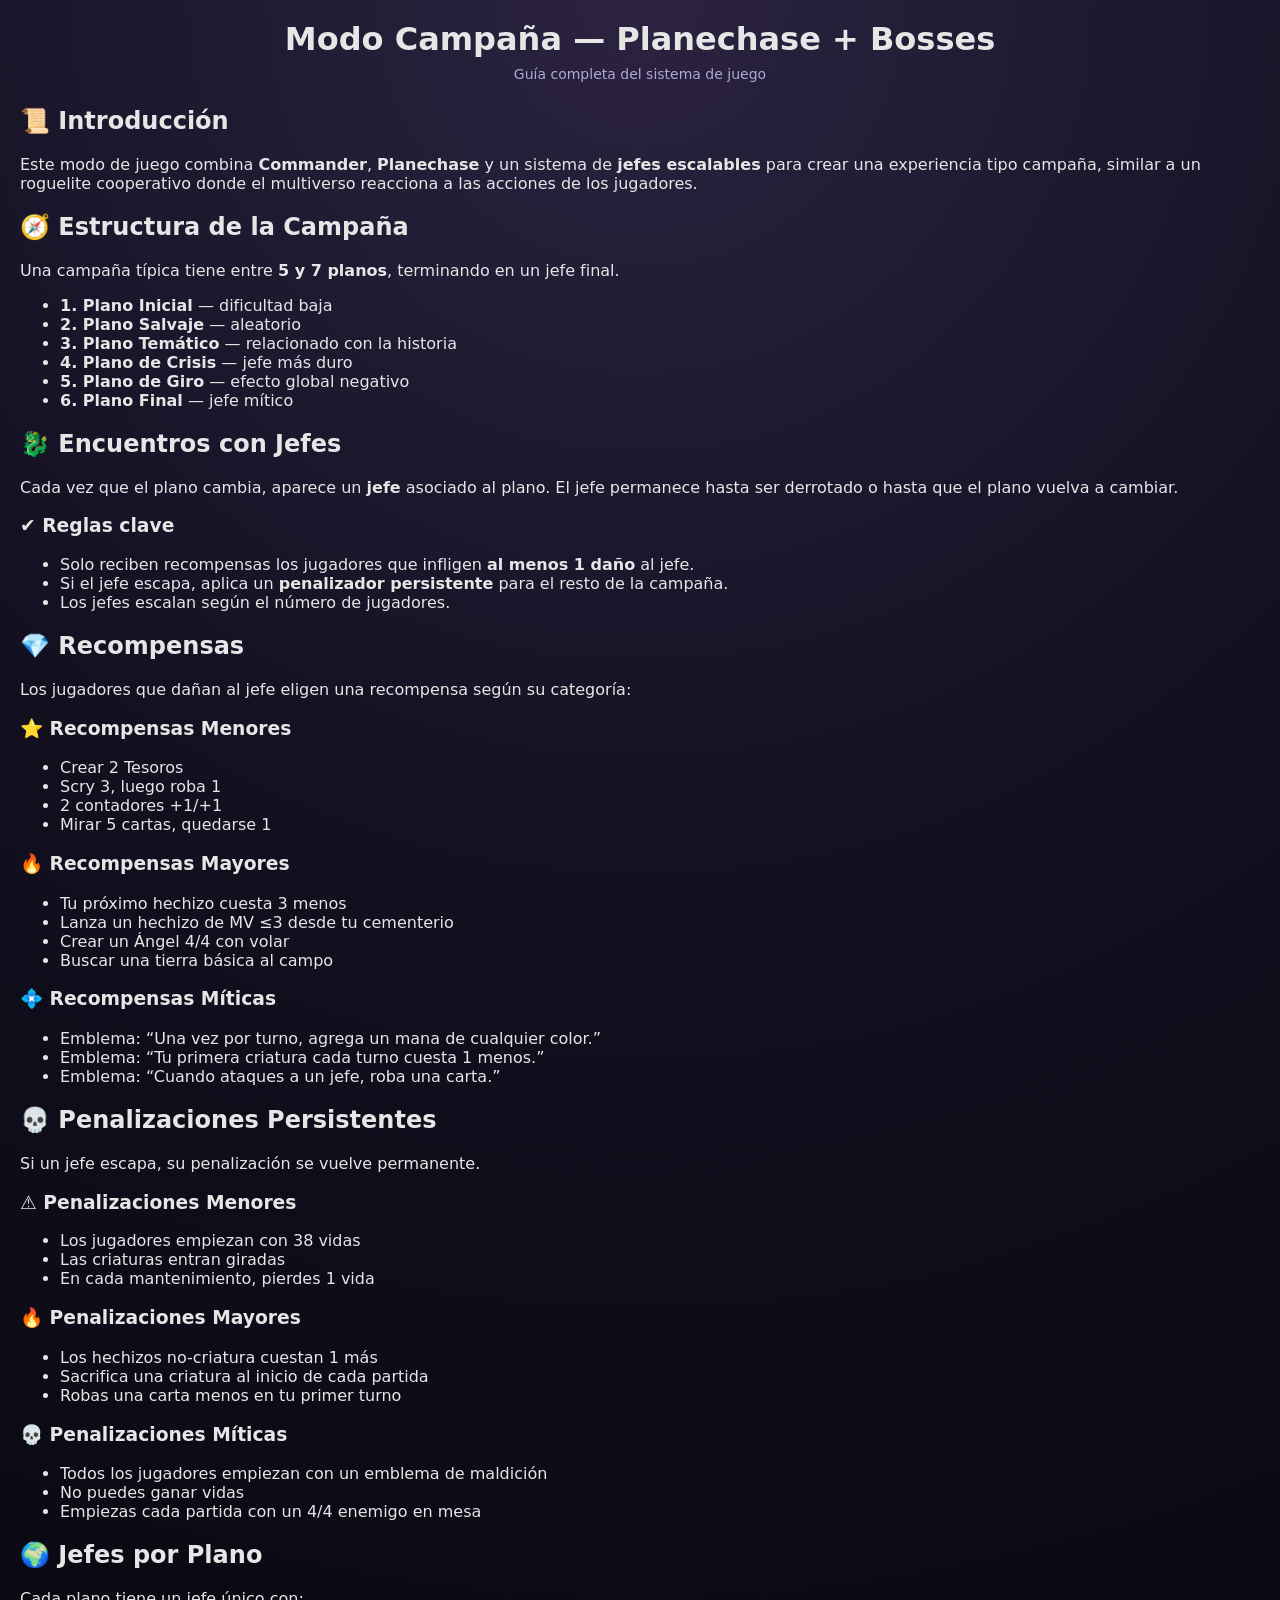
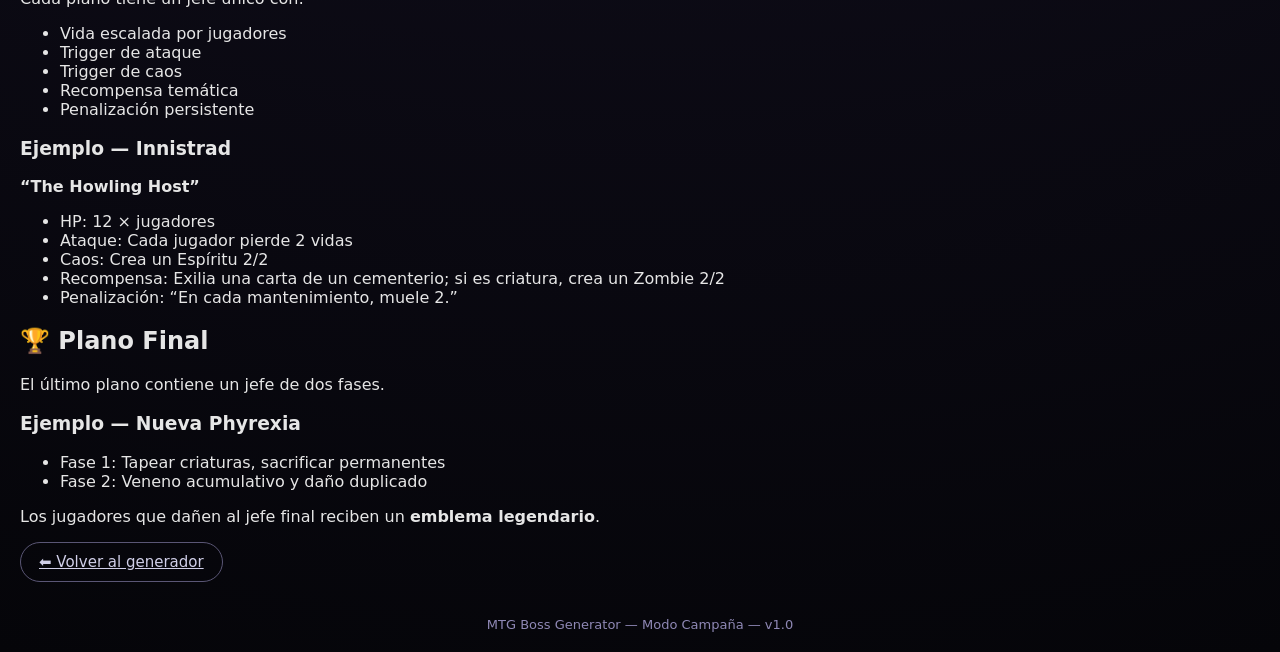
==== rules.html @ bf709e85 "Create rules.html" ====
<!DOCTYPE html>
<html lang="es">
<head>
  <meta charset="UTF-8">
  <title>Modo Campaña — MTG Boss Generator</title>
  <link rel="stylesheet" href="style.css">
</head>

<body>

  <header class="topbar">
    <h1>Modo Campaña — Planechase + Bosses</h1>
    <p class="subtitle">Guía completa del sistema de juego</p>
  </header>

  <main class="rules-container">

    <section class="rules-block">
      <h2>📜 Introducción</h2>
      <p>
        Este modo de juego combina <strong>Commander</strong>, <strong>Planechase</strong> y un sistema de 
        <strong>jefes escalables</strong> para crear una experiencia tipo campaña, similar a un roguelite 
        cooperativo donde el multiverso reacciona a las acciones de los jugadores.
      </p>
    </section>

    <section class="rules-block">
      <h2>🧭 Estructura de la Campaña</h2>
      <p>Una campaña típica tiene entre <strong>5 y 7 planos</strong>, terminando en un jefe final.</p>

      <ul>
        <li><strong>1. Plano Inicial</strong> — dificultad baja</li>
        <li><strong>2. Plano Salvaje</strong> — aleatorio</li>
        <li><strong>3. Plano Temático</strong> — relacionado con la historia</li>
        <li><strong>4. Plano de Crisis</strong> — jefe más duro</li>
        <li><strong>5. Plano de Giro</strong> — efecto global negativo</li>
        <li><strong>6. Plano Final</strong> — jefe mítico</li>
      </ul>
    </section>

    <section class="rules-block">
      <h2>🐉 Encuentros con Jefes</h2>
      <p>
        Cada vez que el plano cambia, aparece un <strong>jefe</strong> asociado al plano. 
        El jefe permanece hasta ser derrotado o hasta que el plano vuelva a cambiar.
      </p>

      <h3>✔ Reglas clave</h3>
      <ul>
        <li>Solo reciben recompensas los jugadores que infligen <strong>al menos 1 daño</strong> al jefe.</li>
        <li>Si el jefe escapa, aplica un <strong>penalizador persistente</strong> para el resto de la campaña.</li>
        <li>Los jefes escalan según el número de jugadores.</li>
      </ul>
    </section>

    <section class="rules-block">
      <h2>💎 Recompensas</h2>
      <p>Los jugadores que dañan al jefe eligen una recompensa según su categoría:</p>

      <h3>⭐ Recompensas Menores</h3>
      <ul>
        <li>Crear 2 Tesoros</li>
        <li>Scry 3, luego roba 1</li>
        <li>2 contadores +1/+1</li>
        <li>Mirar 5 cartas, quedarse 1</li>
      </ul>

      <h3>🔥 Recompensas Mayores</h3>
      <ul>
        <li>Tu próximo hechizo cuesta 3 menos</li>
        <li>Lanza un hechizo de MV ≤3 desde tu cementerio</li>
        <li>Crear un Ángel 4/4 con volar</li>
        <li>Buscar una tierra básica al campo</li>
      </ul>

      <h3>💠 Recompensas Míticas</h3>
      <ul>
        <li>Emblema: “Una vez por turno, agrega un mana de cualquier color.”</li>
        <li>Emblema: “Tu primera criatura cada turno cuesta 1 menos.”</li>
        <li>Emblema: “Cuando ataques a un jefe, roba una carta.”</li>
      </ul>
    </section>

    <section class="rules-block">
      <h2>💀 Penalizaciones Persistentes</h2>
      <p>Si un jefe escapa, su penalización se vuelve permanente.</p>

      <h3>⚠ Penalizaciones Menores</h3>
      <ul>
        <li>Los jugadores empiezan con 38 vidas</li>
        <li>Las criaturas entran giradas</li>
        <li>En cada mantenimiento, pierdes 1 vida</li>
      </ul>

      <h3>🔥 Penalizaciones Mayores</h3>
      <ul>
        <li>Los hechizos no-criatura cuestan 1 más</li>
        <li>Sacrifica una criatura al inicio de cada partida</li>
        <li>Robas una carta menos en tu primer turno</li>
      </ul>

      <h3>💀 Penalizaciones Míticas</h3>
      <ul>
        <li>Todos los jugadores empiezan con un emblema de maldición</li>
        <li>No puedes ganar vidas</li>
        <li>Empiezas cada partida con un 4/4 enemigo en mesa</li>
      </ul>
    </section>

    <section class="rules-block">
      <h2>🌍 Jefes por Plano</h2>
      <p>Cada plano tiene un jefe único con:</p>

      <ul>
        <li>Vida escalada por jugadores</li>
        <li>Trigger de ataque</li>
        <li>Trigger de caos</li>
        <li>Recompensa temática</li>
        <li>Penalización persistente</li>
      </ul>

      <h3>Ejemplo — Innistrad</h3>
      <p><strong>“The Howling Host”</strong></p>
      <ul>
        <li>HP: 12 × jugadores</li>
        <li>Ataque: Cada jugador pierde 2 vidas</li>
        <li>Caos: Crea un Espíritu 2/2</li>
        <li>Recompensa: Exilia una carta de un cementerio; si es criatura, crea un Zombie 2/2</li>
        <li>Penalización: “En cada mantenimiento, muele 2.”</li>
      </ul>
    </section>

    <section class="rules-block">
      <h2>🏆 Plano Final</h2>
      <p>El último plano contiene un jefe de dos fases.</p>

      <h3>Ejemplo — Nueva Phyrexia</h3>
      <ul>
        <li>Fase 1: Tapear criaturas, sacrificar permanentes</li>
        <li>Fase 2: Veneno acumulativo y daño duplicado</li>
      </ul>

      <p>Los jugadores que dañen al jefe final reciben un <strong>emblema legendario</strong>.</p>
    </section>

    <div class="back-btn">
      <a href="index.html" class="btn ghost">⬅ Volver al generador</a>
    </div>

  </main>

  <footer id="version">
    MTG Boss Generator — Modo Campaña — v1.0
  </footer>

</body>
</html>
---- style.css ----
/* GLOBAL */

* {
  box-sizing: border-box;
}

body {
  font-family: 'Inter', system-ui, -apple-system, BlinkMacSystemFont, 'Segoe UI', sans-serif;
  background: radial-gradient(circle at top, #2b2340 0, #120f1f 40%, #050509 100%);
  color: #e6e6e6;
  margin: 0;
  padding: 20px;
}

/* HEADER */

.topbar {
  text-align: center;
  margin-bottom: 25px;
}

.topbar h1 {
  margin: 0 0 8px 0;
  font-weight: 600;
}

.subtitle {
  margin: 0;
  color: #b0a8d6;
  font-size: 14px;
}

/* CONTROLS */

#controls {
  display: flex;
  flex-wrap: wrap;
  justify-content: center;
  gap: 10px;
  margin-bottom: 15px;
}

.btn {
  display: inline-flex;
  align-items: center;
  gap: 8px;
  padding: 10px 18px;
  font-size: 15px;
  border-radius: 999px;
  border: 1px solid transparent;
  cursor: pointer;
  transition: transform 0.15s ease, box-shadow 0.15s ease, background 0.15s ease, border-color 0.15s ease;
  user-select: none;
}

.btn-icon {
  font-size: 16px;
}

.primary {
  background: linear-gradient(135deg, #7b3fe4, #c86dd7);
  border-color: #f5d06b;
  color: #fff;
  box-shadow: 0 0 12px rgba(200, 109, 215, 0.5);
}

.primary:hover {
  transform: translateY(-1px) scale(1.02);
  box-shadow: 0 0 18px rgba(245, 208, 107, 0.7);
}

.secondary {
  background: #2f2a45;
  color: #f0f0f0;
  border-color: #4b436b;
}

.secondary:hover {
  transform: translateY(-1px) scale(1.02);
  box-shadow: 0 0 12px rgba(123, 63, 228, 0.5);
}

.ghost {
  background: transparent;
  color: #d0cfe8;
  border-color: #5a5675;
}

.ghost:hover {
  background: rgba(255,255,255,0.05);
  transform: translateY(-1px) scale(1.02);
  box-shadow: 0 0 10px rgba(255,255,255,0.15);
}

.select {
  padding: 10px 14px;
  border-radius: 999px;
  border: 1px solid #4b436b;
  background: #1b1728;
  color: #e6e6e6;
  font-size: 14px;
}

/* HINT */

#hint {
  text-align: center;
  margin-bottom: 20px;
  color: #a9a3c8;
  font-size: 13px;
}

.keycap {
  display: inline-block;
  padding: 2px 8px;
  border-radius: 6px;
  background: #2b2740;
  border: 1px solid #4b436b;
}

/* BOSS CARD LAYOUT */

#bossContainer {
  display: flex;
  flex-direction: column;
  align-items: center;
  gap: 25px;
  min-height: 200px;
}

.bossCard {
  display: flex;
  background: rgba(20, 16, 32, 0.95);
  padding: 20px;
  border-radius: 16px;
  box-shadow: 0 0 24px rgba(0,0,0,0.7);
  width: 880px;
  max-width: 100%;
  margin: 0 auto;
  gap: 24px;
  border: 1px solid rgba(245, 208, 107, 0.35);
  animation: fadeIn 0.25s ease-out;
}

/* CARD IMAGE */

.bossCard img {
  height: 480px;
  width: auto;
  aspect-ratio: 63 / 88;
  object-fit: cover;
  border-radius: 12px;
  box-shadow: 0 0 16px rgba(0,0,0,0.6);
}

/* RIGHT PANEL */

.bossDetails {
  flex: 1;
  text-align: left;
  display: flex;
  flex-direction: column;
  gap: 10px;
}

.bossDetails h2 {
  margin: 0;
  font-size: 22px;
}

.bossDetails p {
  margin: 2px 0;
}

/* STATS BOX */

.bossStats {
  background: rgba(255,255,255,0.04);
  padding: 10px 14px;
  border-radius: 10px;
  border: 1px solid rgba(255,255,255,0.06);
}

.bossStats p {
  margin: 4px 0;
}

/* LIST SECTIONS */

.bossAbilities strong,
.bossPhases strong {
  display: block;
  margin-bottom: 4px;
}

.bossAbilities ul,
.bossPhases ul {
  padding-left: 18px;
  margin: 4px 0 0 0;
  font-size: 14px;
}

/* FOOTER */

#version {
  margin-top: 35px;
  text-align: center;
  color: #8f88b5;
  font-size: 13px;
}

/* LEGEND (bottom-right info tooltip) */
#legend {
  position: fixed;
  bottom: 20px;
  right: 20px;
  z-index: 50;
}

.legend-icon {
  background: rgba(255,255,255,0.15);
  border: 1px solid rgba(255,255,255,0.25);
  width: 38px;
  height: 38px;
  border-radius: 50%;
  display: flex;
  align-items: center;
  justify-content: center;
  cursor: pointer;
  backdrop-filter: blur(6px);
  transition: 0.2s ease;
}

.legend-icon:hover {
  transform: scale(1.1);
  background: rgba(255,255,255,0.25);
}

.legend-panel {
  position: absolute;
  bottom: 50px;
  right: 0;
  width: 260px;
  background: rgba(20,20,30,0.95);
  border: 1px solid rgba(255,255,255,0.15);
  padding: 14px;
  border-radius: 12px;
  box-shadow: 0 0 18px rgba(0,0,0,0.5);
  opacity: 0;
  pointer-events: none;
  transform: translateY(10px);
  transition: 0.25s ease;
}

#legend:hover .legend-panel {
  opacity: 1;
  pointer-events: auto;
  transform: translateY(0);
}

.btn.info {
  background: #1f1b2e;
  border: 1px solid #6a5fa8;
  color: #dcd7ff;
}

.btn.info:hover {
  transform: translateY(-1px) scale(1.02);
  box-shadow: 0 0 14px rgba(140, 120, 255, 0.5);
  background: #2a2440;
}


/* ANIMATIONS */

@keyframes fadeIn {
  from {
    opacity: 0;
    transform: translateY(6px);
  }
  to {
    opacity: 1;
    transform: translateY(0);
  }
}

/* RESPONSIVE */

@media (max-width: 900px) {
  .bossCard {
    flex-direction: column;
    align-items: center;
  }

  .bossCard img {
    height: 380px;
  }

  .bossDetails {
    width: 100%;
  }
}
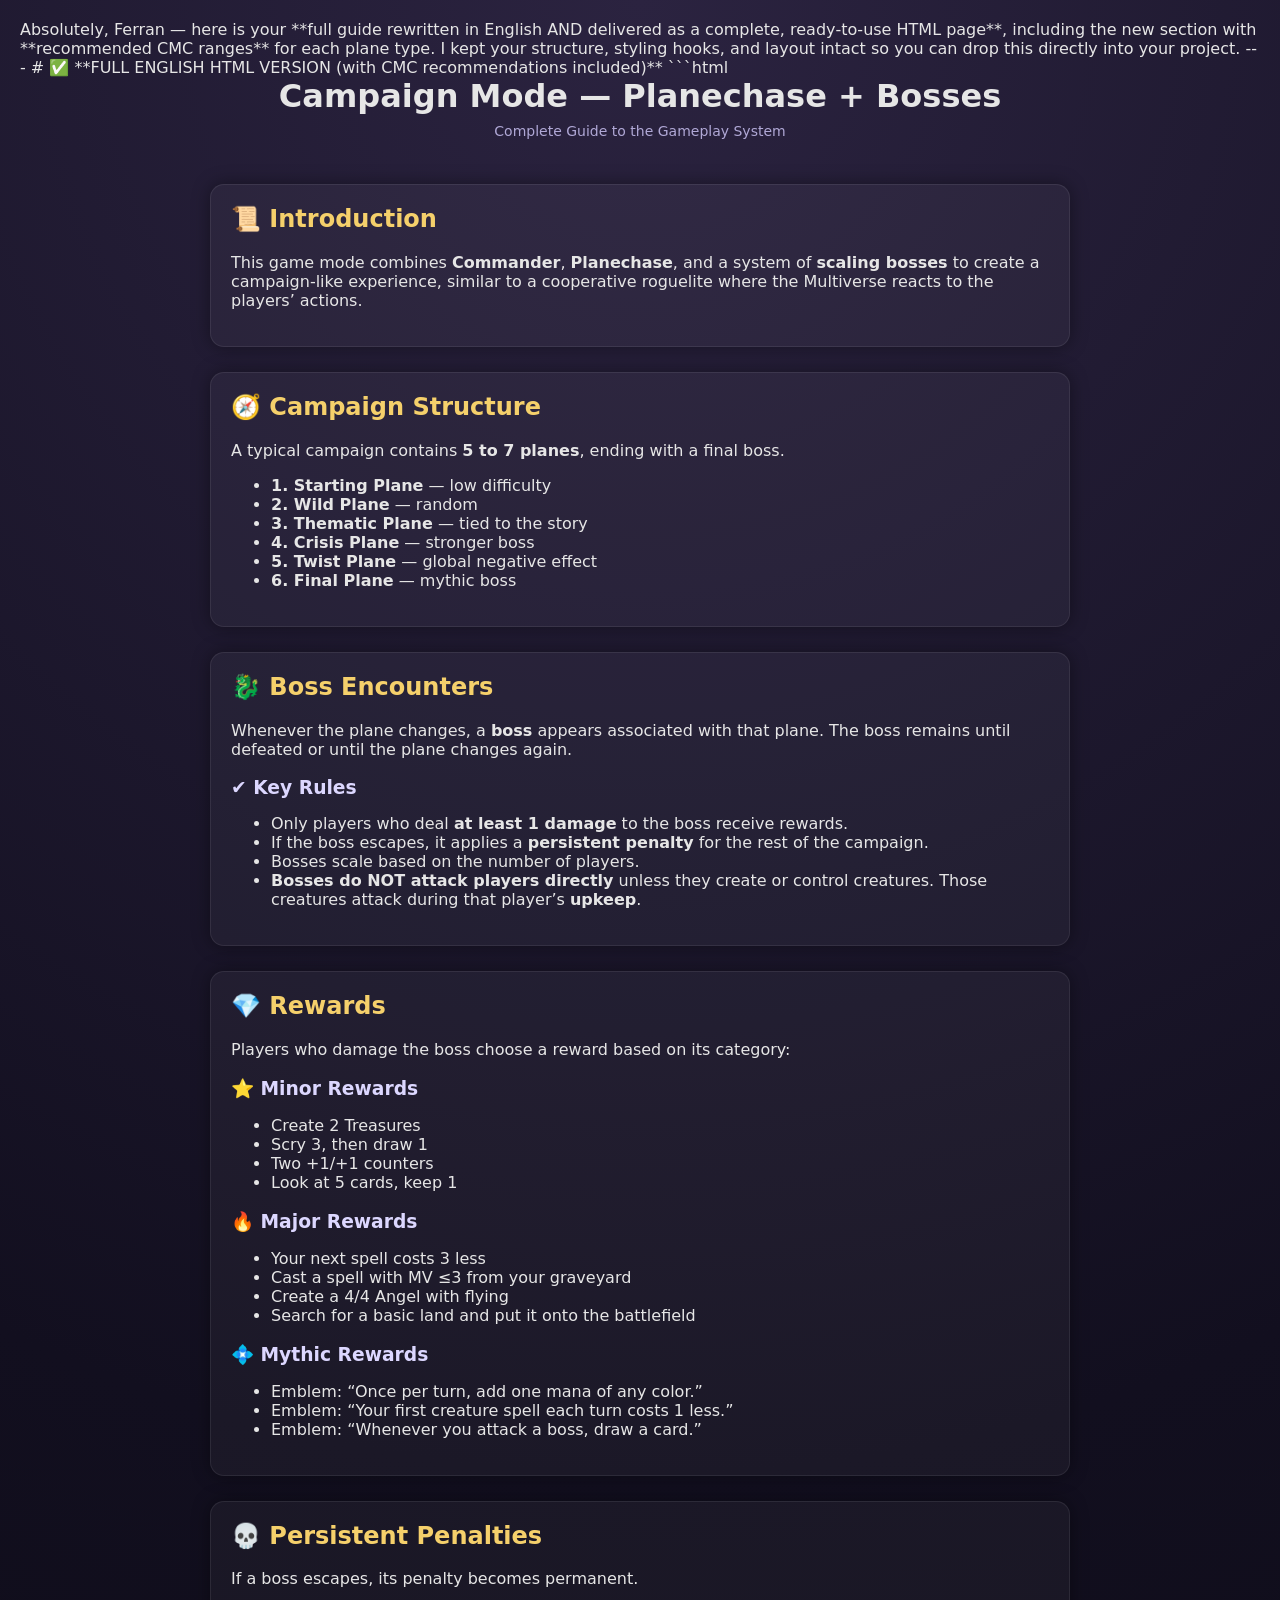
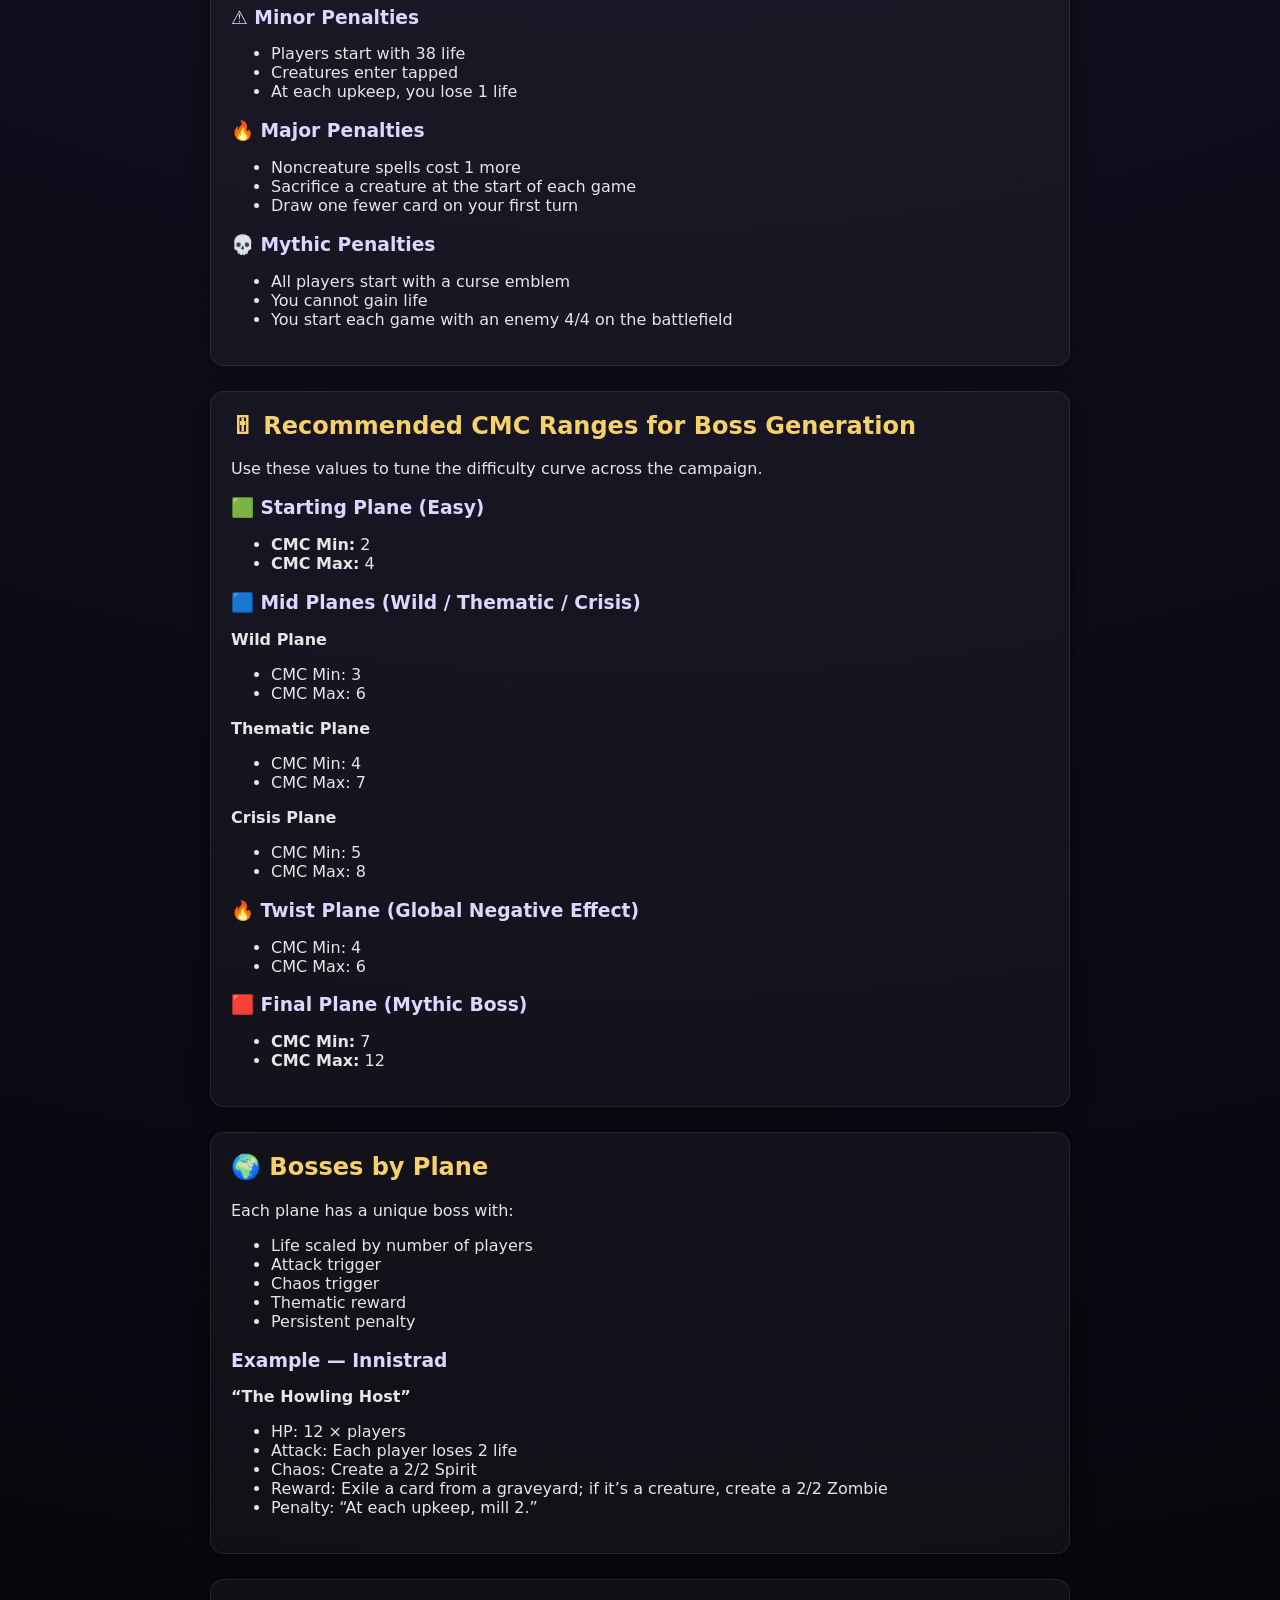
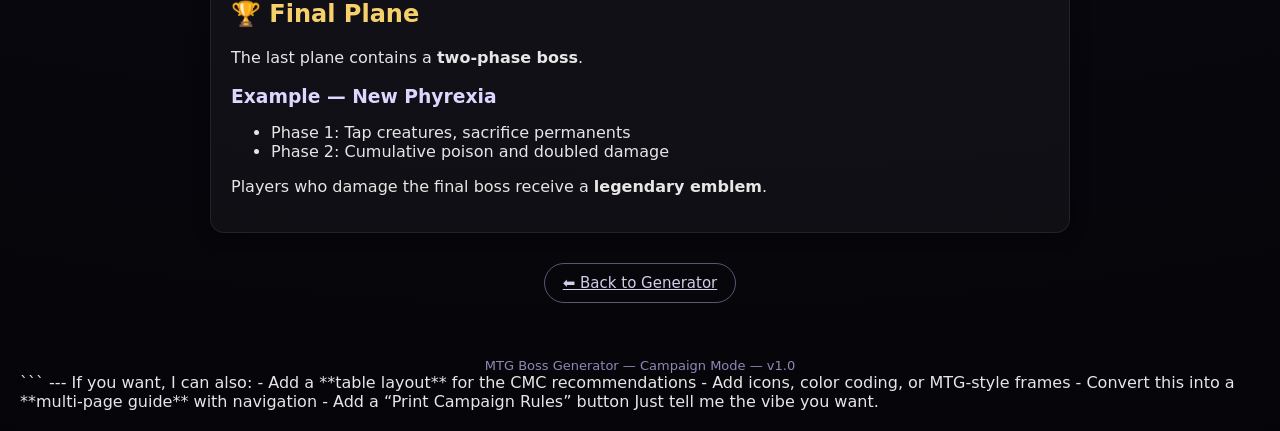
==== commit 3831220e: "Update rules.html" ====
--- a/rules.html
+++ b/rules.html
@@ -1,157 +1,232 @@
+Absolutely, Ferran — here is your **full guide rewritten in English AND delivered as a complete, ready‑to‑use HTML page**, including the new section with **recommended CMC ranges** for each plane type.
+
+I kept your structure, styling hooks, and layout intact so you can drop this directly into your project.
+
+---
+
+# ✅ **FULL ENGLISH HTML VERSION (with CMC recommendations included)**
+
+```html
 <!DOCTYPE html>
-<html lang="es">
+<html lang="en">
 <head>
   <meta charset="UTF-8">
-  <title>Modo Campaña — MTG Boss Generator</title>
+  <title>Campaign Mode — MTG Boss Generator</title>
   <link rel="stylesheet" href="style.css">
 </head>
 
 <body>
 
   <header class="topbar">
-    <h1>Modo Campaña — Planechase + Bosses</h1>
-    <p class="subtitle">Guía completa del sistema de juego</p>
+    <h1>Campaign Mode — Planechase + Bosses</h1>
+    <p class="subtitle">Complete Guide to the Gameplay System</p>
   </header>
 
   <main class="rules-container">
 
-    <section class="rules-block">
-      <h2>📜 Introducción</h2>
+    <!-- INTRO -->
+    <section class="rules-block">
+      <h2>📜 Introduction</h2>
       <p>
-        Este modo de juego combina <strong>Commander</strong>, <strong>Planechase</strong> y un sistema de 
-        <strong>jefes escalables</strong> para crear una experiencia tipo campaña, similar a un roguelite 
-        cooperativo donde el multiverso reacciona a las acciones de los jugadores.
+        This game mode combines <strong>Commander</strong>, <strong>Planechase</strong>, and a system of
+        <strong>scaling bosses</strong> to create a campaign-like experience, similar to a cooperative
+        roguelite where the Multiverse reacts to the players’ actions.
       </p>
     </section>
 
-    <section class="rules-block">
-      <h2>🧭 Estructura de la Campaña</h2>
-      <p>Una campaña típica tiene entre <strong>5 y 7 planos</strong>, terminando en un jefe final.</p>
-
-      <ul>
-        <li><strong>1. Plano Inicial</strong> — dificultad baja</li>
-        <li><strong>2. Plano Salvaje</strong> — aleatorio</li>
-        <li><strong>3. Plano Temático</strong> — relacionado con la historia</li>
-        <li><strong>4. Plano de Crisis</strong> — jefe más duro</li>
-        <li><strong>5. Plano de Giro</strong> — efecto global negativo</li>
-        <li><strong>6. Plano Final</strong> — jefe mítico</li>
-      </ul>
-    </section>
-
-    <section class="rules-block">
-      <h2>🐉 Encuentros con Jefes</h2>
+    <!-- CAMPAIGN STRUCTURE -->
+    <section class="rules-block">
+      <h2>🧭 Campaign Structure</h2>
+      <p>A typical campaign contains <strong>5 to 7 planes</strong>, ending with a final boss.</p>
+
+      <ul>
+        <li><strong>1. Starting Plane</strong> — low difficulty</li>
+        <li><strong>2. Wild Plane</strong> — random</li>
+        <li><strong>3. Thematic Plane</strong> — tied to the story</li>
+        <li><strong>4. Crisis Plane</strong> — stronger boss</li>
+        <li><strong>5. Twist Plane</strong> — global negative effect</li>
+        <li><strong>6. Final Plane</strong> — mythic boss</li>
+      </ul>
+    </section>
+
+    <!-- BOSS ENCOUNTERS -->
+    <section class="rules-block">
+      <h2>🐉 Boss Encounters</h2>
       <p>
-        Cada vez que el plano cambia, aparece un <strong>jefe</strong> asociado al plano. 
-        El jefe permanece hasta ser derrotado o hasta que el plano vuelva a cambiar.
+        Whenever the plane changes, a <strong>boss</strong> appears associated with that plane.
+        The boss remains until defeated or until the plane changes again.
       </p>
 
-      <h3>✔ Reglas clave</h3>
-      <ul>
-        <li>Solo reciben recompensas los jugadores que infligen <strong>al menos 1 daño</strong> al jefe.</li>
-        <li>Si el jefe escapa, aplica un <strong>penalizador persistente</strong> para el resto de la campaña.</li>
-        <li>Los jefes escalan según el número de jugadores.</li>
-      </ul>
-    </section>
-
-    <section class="rules-block">
-      <h2>💎 Recompensas</h2>
-      <p>Los jugadores que dañan al jefe eligen una recompensa según su categoría:</p>
-
-      <h3>⭐ Recompensas Menores</h3>
-      <ul>
-        <li>Crear 2 Tesoros</li>
-        <li>Scry 3, luego roba 1</li>
-        <li>2 contadores +1/+1</li>
-        <li>Mirar 5 cartas, quedarse 1</li>
-      </ul>
-
-      <h3>🔥 Recompensas Mayores</h3>
-      <ul>
-        <li>Tu próximo hechizo cuesta 3 menos</li>
-        <li>Lanza un hechizo de MV ≤3 desde tu cementerio</li>
-        <li>Crear un Ángel 4/4 con volar</li>
-        <li>Buscar una tierra básica al campo</li>
-      </ul>
-
-      <h3>💠 Recompensas Míticas</h3>
-      <ul>
-        <li>Emblema: “Una vez por turno, agrega un mana de cualquier color.”</li>
-        <li>Emblema: “Tu primera criatura cada turno cuesta 1 menos.”</li>
-        <li>Emblema: “Cuando ataques a un jefe, roba una carta.”</li>
-      </ul>
-    </section>
-
-    <section class="rules-block">
-      <h2>💀 Penalizaciones Persistentes</h2>
-      <p>Si un jefe escapa, su penalización se vuelve permanente.</p>
-
-      <h3>⚠ Penalizaciones Menores</h3>
-      <ul>
-        <li>Los jugadores empiezan con 38 vidas</li>
-        <li>Las criaturas entran giradas</li>
-        <li>En cada mantenimiento, pierdes 1 vida</li>
-      </ul>
-
-      <h3>🔥 Penalizaciones Mayores</h3>
-      <ul>
-        <li>Los hechizos no-criatura cuestan 1 más</li>
-        <li>Sacrifica una criatura al inicio de cada partida</li>
-        <li>Robas una carta menos en tu primer turno</li>
-      </ul>
-
-      <h3>💀 Penalizaciones Míticas</h3>
-      <ul>
-        <li>Todos los jugadores empiezan con un emblema de maldición</li>
-        <li>No puedes ganar vidas</li>
-        <li>Empiezas cada partida con un 4/4 enemigo en mesa</li>
-      </ul>
-    </section>
-
-    <section class="rules-block">
-      <h2>🌍 Jefes por Plano</h2>
-      <p>Cada plano tiene un jefe único con:</p>
-
-      <ul>
-        <li>Vida escalada por jugadores</li>
-        <li>Trigger de ataque</li>
-        <li>Trigger de caos</li>
-        <li>Recompensa temática</li>
-        <li>Penalización persistente</li>
-      </ul>
-
-      <h3>Ejemplo — Innistrad</h3>
+      <h3>✔ Key Rules</h3>
+      <ul>
+        <li>Only players who deal <strong>at least 1 damage</strong> to the boss receive rewards.</li>
+        <li>If the boss escapes, it applies a <strong>persistent penalty</strong> for the rest of the campaign.</li>
+        <li>Bosses scale based on the number of players.</li>
+        <li>
+          <strong>Bosses do NOT attack players directly</strong> unless they create or control creatures.
+          Those creatures attack during that player’s <strong>upkeep</strong>.
+        </li>
+      </ul>
+    </section>
+
+    <!-- REWARDS -->
+    <section class="rules-block">
+      <h2>💎 Rewards</h2>
+      <p>Players who damage the boss choose a reward based on its category:</p>
+
+      <h3>⭐ Minor Rewards</h3>
+      <ul>
+        <li>Create 2 Treasures</li>
+        <li>Scry 3, then draw 1</li>
+        <li>Two +1/+1 counters</li>
+        <li>Look at 5 cards, keep 1</li>
+      </ul>
+
+      <h3>🔥 Major Rewards</h3>
+      <ul>
+        <li>Your next spell costs 3 less</li>
+        <li>Cast a spell with MV ≤3 from your graveyard</li>
+        <li>Create a 4/4 Angel with flying</li>
+        <li>Search for a basic land and put it onto the battlefield</li>
+      </ul>
+
+      <h3>💠 Mythic Rewards</h3>
+      <ul>
+        <li>Emblem: “Once per turn, add one mana of any color.”</li>
+        <li>Emblem: “Your first creature spell each turn costs 1 less.”</li>
+        <li>Emblem: “Whenever you attack a boss, draw a card.”</li>
+      </ul>
+    </section>
+
+    <!-- PENALTIES -->
+    <section class="rules-block">
+      <h2>💀 Persistent Penalties</h2>
+      <p>If a boss escapes, its penalty becomes permanent.</p>
+
+      <h3>⚠ Minor Penalties</h3>
+      <ul>
+        <li>Players start with 38 life</li>
+        <li>Creatures enter tapped</li>
+        <li>At each upkeep, you lose 1 life</li>
+      </ul>
+
+      <h3>🔥 Major Penalties</h3>
+      <ul>
+        <li>Noncreature spells cost 1 more</li>
+        <li>Sacrifice a creature at the start of each game</li>
+        <li>Draw one fewer card on your first turn</li>
+      </ul>
+
+      <h3>💀 Mythic Penalties</h3>
+      <ul>
+        <li>All players start with a curse emblem</li>
+        <li>You cannot gain life</li>
+        <li>You start each game with an enemy 4/4 on the battlefield</li>
+      </ul>
+    </section>
+
+    <!-- CMC RECOMMENDATIONS -->
+    <section class="rules-block">
+      <h2>🎚 Recommended CMC Ranges for Boss Generation</h2>
+      <p>Use these values to tune the difficulty curve across the campaign.</p>
+
+      <h3>🟩 Starting Plane (Easy)</h3>
+      <ul>
+        <li><strong>CMC Min:</strong> 2</li>
+        <li><strong>CMC Max:</strong> 4</li>
+      </ul>
+
+      <h3>🟦 Mid Planes (Wild / Thematic / Crisis)</h3>
+      <p><strong>Wild Plane</strong></p>
+      <ul>
+        <li>CMC Min: 3</li>
+        <li>CMC Max: 6</li>
+      </ul>
+
+      <p><strong>Thematic Plane</strong></p>
+      <ul>
+        <li>CMC Min: 4</li>
+        <li>CMC Max: 7</li>
+      </ul>
+
+      <p><strong>Crisis Plane</strong></p>
+      <ul>
+        <li>CMC Min: 5</li>
+        <li>CMC Max: 8</li>
+      </ul>
+
+      <h3>🔥 Twist Plane (Global Negative Effect)</h3>
+      <ul>
+        <li>CMC Min: 4</li>
+        <li>CMC Max: 6</li>
+      </ul>
+
+      <h3>🟥 Final Plane (Mythic Boss)</h3>
+      <ul>
+        <li><strong>CMC Min:</strong> 7</li>
+        <li><strong>CMC Max:</strong> 12</li>
+      </ul>
+    </section>
+
+    <!-- BOSSES BY PLANE -->
+    <section class="rules-block">
+      <h2>🌍 Bosses by Plane</h2>
+      <p>Each plane has a unique boss with:</p>
+
+      <ul>
+        <li>Life scaled by number of players</li>
+        <li>Attack trigger</li>
+        <li>Chaos trigger</li>
+        <li>Thematic reward</li>
+        <li>Persistent penalty</li>
+      </ul>
+
+      <h3>Example — Innistrad</h3>
       <p><strong>“The Howling Host”</strong></p>
       <ul>
-        <li>HP: 12 × jugadores</li>
-        <li>Ataque: Cada jugador pierde 2 vidas</li>
-        <li>Caos: Crea un Espíritu 2/2</li>
-        <li>Recompensa: Exilia una carta de un cementerio; si es criatura, crea un Zombie 2/2</li>
-        <li>Penalización: “En cada mantenimiento, muele 2.”</li>
-      </ul>
-    </section>
-
-    <section class="rules-block">
-      <h2>🏆 Plano Final</h2>
-      <p>El último plano contiene un jefe de dos fases.</p>
-
-      <h3>Ejemplo — Nueva Phyrexia</h3>
-      <ul>
-        <li>Fase 1: Tapear criaturas, sacrificar permanentes</li>
-        <li>Fase 2: Veneno acumulativo y daño duplicado</li>
-      </ul>
-
-      <p>Los jugadores que dañen al jefe final reciben un <strong>emblema legendario</strong>.</p>
+        <li>HP: 12 × players</li>
+        <li>Attack: Each player loses 2 life</li>
+        <li>Chaos: Create a 2/2 Spirit</li>
+        <li>Reward: Exile a card from a graveyard; if it’s a creature, create a 2/2 Zombie</li>
+        <li>Penalty: “At each upkeep, mill 2.”</li>
+      </ul>
+    </section>
+
+    <!-- FINAL PLANE -->
+    <section class="rules-block">
+      <h2>🏆 Final Plane</h2>
+      <p>The last plane contains a <strong>two-phase boss</strong>.</p>
+
+      <h3>Example — New Phyrexia</h3>
+      <ul>
+        <li>Phase 1: Tap creatures, sacrifice permanents</li>
+        <li>Phase 2: Cumulative poison and doubled damage</li>
+      </ul>
+
+      <p>Players who damage the final boss receive a <strong>legendary emblem</strong>.</p>
     </section>
 
     <div class="back-btn">
-      <a href="index.html" class="btn ghost">⬅ Volver al generador</a>
+      <a href="index.html" class="btn ghost">⬅ Back to Generator</a>
     </div>
 
   </main>
 
   <footer id="version">
-    MTG Boss Generator — Modo Campaña — v1.0
+    MTG Boss Generator — Campaign Mode — v1.0
   </footer>
 
 </body>
 </html>
+```
+
+---
+
+If you want, I can also:
+
+- Add a **table layout** for the CMC recommendations  
+- Add icons, color coding, or MTG‑style frames  
+- Convert this into a **multi‑page guide** with navigation  
+- Add a “Print Campaign Rules” button  
+
+Just tell me the vibe you want.
--- a/style.css
+++ b/style.css
@@ -118,6 +118,52 @@
   border: 1px solid #4b436b;
 }
 
+.slicer-group {
+  margin: 20px 0;
+  font-family: "Cinzel", serif;
+  color: #e2d9c3;
+}
+
+.slicer-group label {
+  display: block;
+  margin-bottom: 6px;
+  font-size: 18px;
+}
+
+input[type="range"] {
+  width: 100%;
+  height: 8px;
+  background: #2a2a2a;
+  border-radius: 5px;
+  appearance: none;
+  outline: none;
+  cursor: pointer;
+}
+
+/* Track */
+input[type="range"]::-webkit-slider-runnable-track {
+  height: 8px;
+  background: linear-gradient(90deg, #8b5cf6, #ec4899);
+  border-radius: 5px;
+}
+
+/* Thumb */
+input[type="range"]::-webkit-slider-thumb {
+  appearance: none;
+  width: 20px;
+  height: 20px;
+  background: #fbbf24;
+  border-radius: 50%;
+  border: 2px solid #000;
+  margin-top: -6px;
+  transition: 0.2s;
+}
+
+input[type="range"]::-webkit-slider-thumb:hover {
+  transform: scale(1.2);
+  background: #fcd34d;
+}
+
 /* BOSS CARD LAYOUT */
 
 #bossContainer {
@@ -170,6 +216,21 @@
 
 .bossDetails p {
   margin: 2px 0;
+}
+
+.bossAI {
+  background: rgba(255,255,255,0.04);
+  border: 1px solid rgba(255,255,255,0.08);
+  padding: 15px;
+  border-radius: 12px;
+  margin-top: 18px;
+  box-shadow: 0 0 12px rgba(0,0,0,0.4);
+}
+
+.bossAI h4 {
+  margin: 10px 0 4px 0;
+  color: #dcd7ff;
+  font-size: 14px;
 }
 
 /* STATS BOX */
@@ -270,6 +331,56 @@
   background: #2a2440;
 }
 
+.rules-container {
+  max-width: 900px;
+  margin: 0 auto;
+  text-align: left;
+  padding: 20px;
+}
+
+.rules-block {
+  background: rgba(255,255,255,0.04);
+  border: 1px solid rgba(255,255,255,0.08);
+  padding: 20px;
+  border-radius: 14px;
+  margin-bottom: 25px;
+  box-shadow: 0 0 18px rgba(0,0,0,0.4);
+  animation: fadeIn 0.3s ease-out;
+}
+
+.rules-block h2 {
+  margin-top: 0;
+  color: #f5d06b;
+}
+
+.rules-block h3 {
+  margin-bottom: 6px;
+  color: #dcd7ff;
+}
+
+.back-btn {
+  text-align: center;
+  margin-top: 30px;
+}
+
+.filter-block {
+  display: flex;
+  flex-direction: column;
+  align-items: flex-start;
+  margin: 5px;
+}
+
+.filter-label {
+  font-size: 13px;
+  color: #b0a8d6;
+  margin-bottom: 4px;
+  padding-left: 4px;
+}
+
+.select.small {
+  width: 90px;
+}
+
 
 /* ANIMATIONS */
 
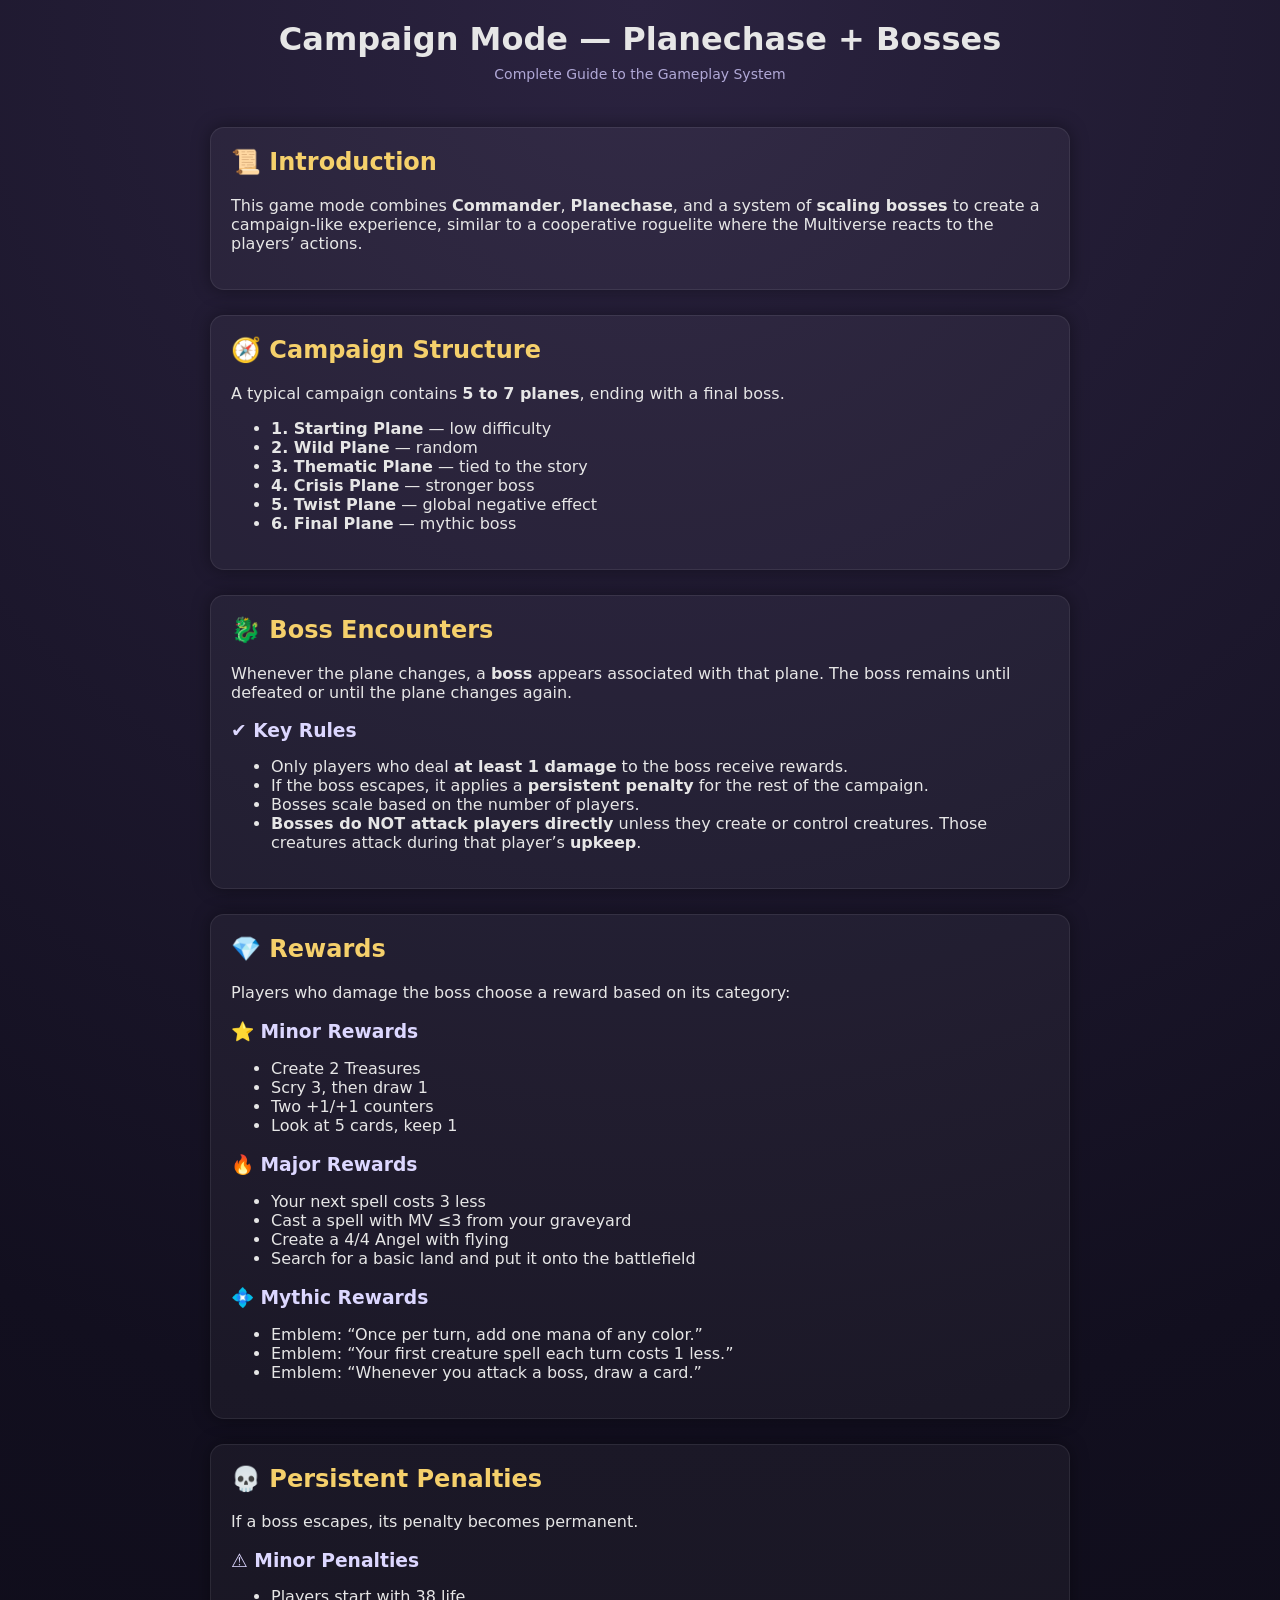
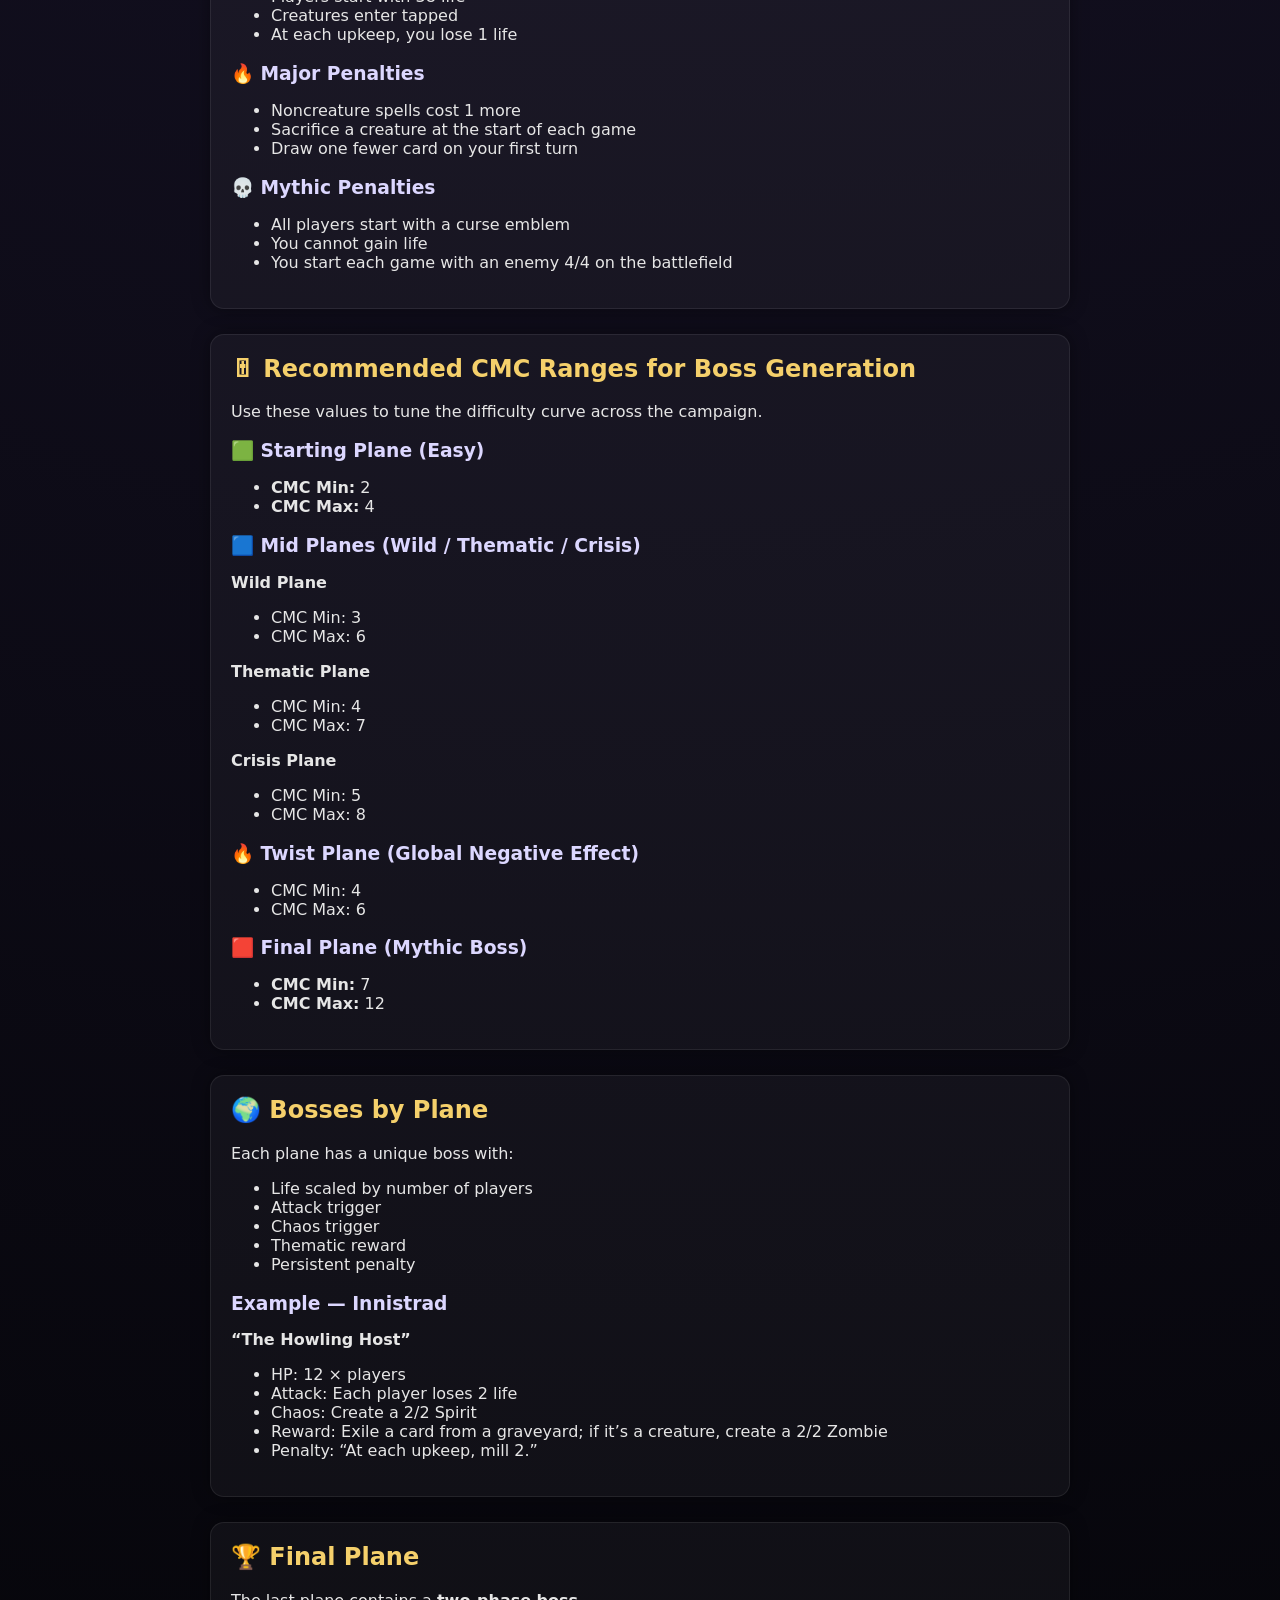
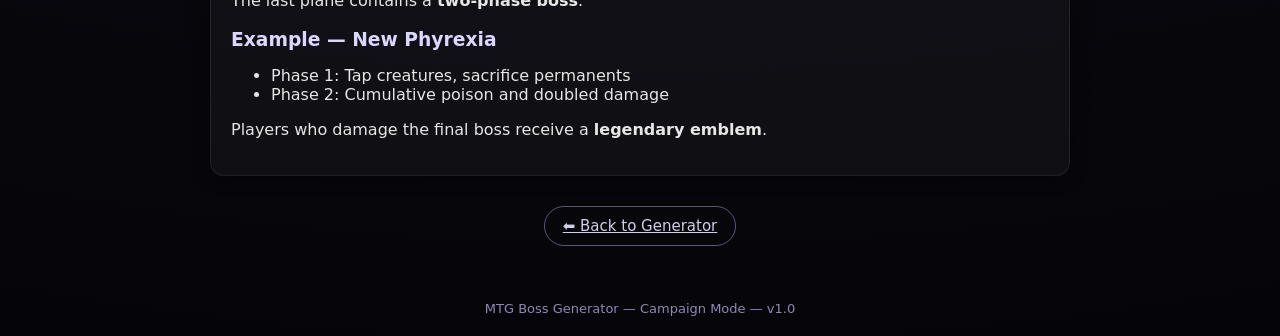
==== commit 2c416aec: "Update rules.html" ====
--- a/rules.html
+++ b/rules.html
@@ -1,12 +1,3 @@
-Absolutely, Ferran — here is your **full guide rewritten in English AND delivered as a complete, ready‑to‑use HTML page**, including the new section with **recommended CMC ranges** for each plane type.
-
-I kept your structure, styling hooks, and layout intact so you can drop this directly into your project.
-
----
-
-# ✅ **FULL ENGLISH HTML VERSION (with CMC recommendations included)**
-
-```html
 <!DOCTYPE html>
 <html lang="en">
 <head>
@@ -218,15 +209,4 @@
 
 </body>
 </html>
-```
-
----
-
-If you want, I can also:
-
-- Add a **table layout** for the CMC recommendations  
-- Add icons, color coding, or MTG‑style frames  
-- Convert this into a **multi‑page guide** with navigation  
-- Add a “Print Campaign Rules” button  
-
-Just tell me the vibe you want.
+
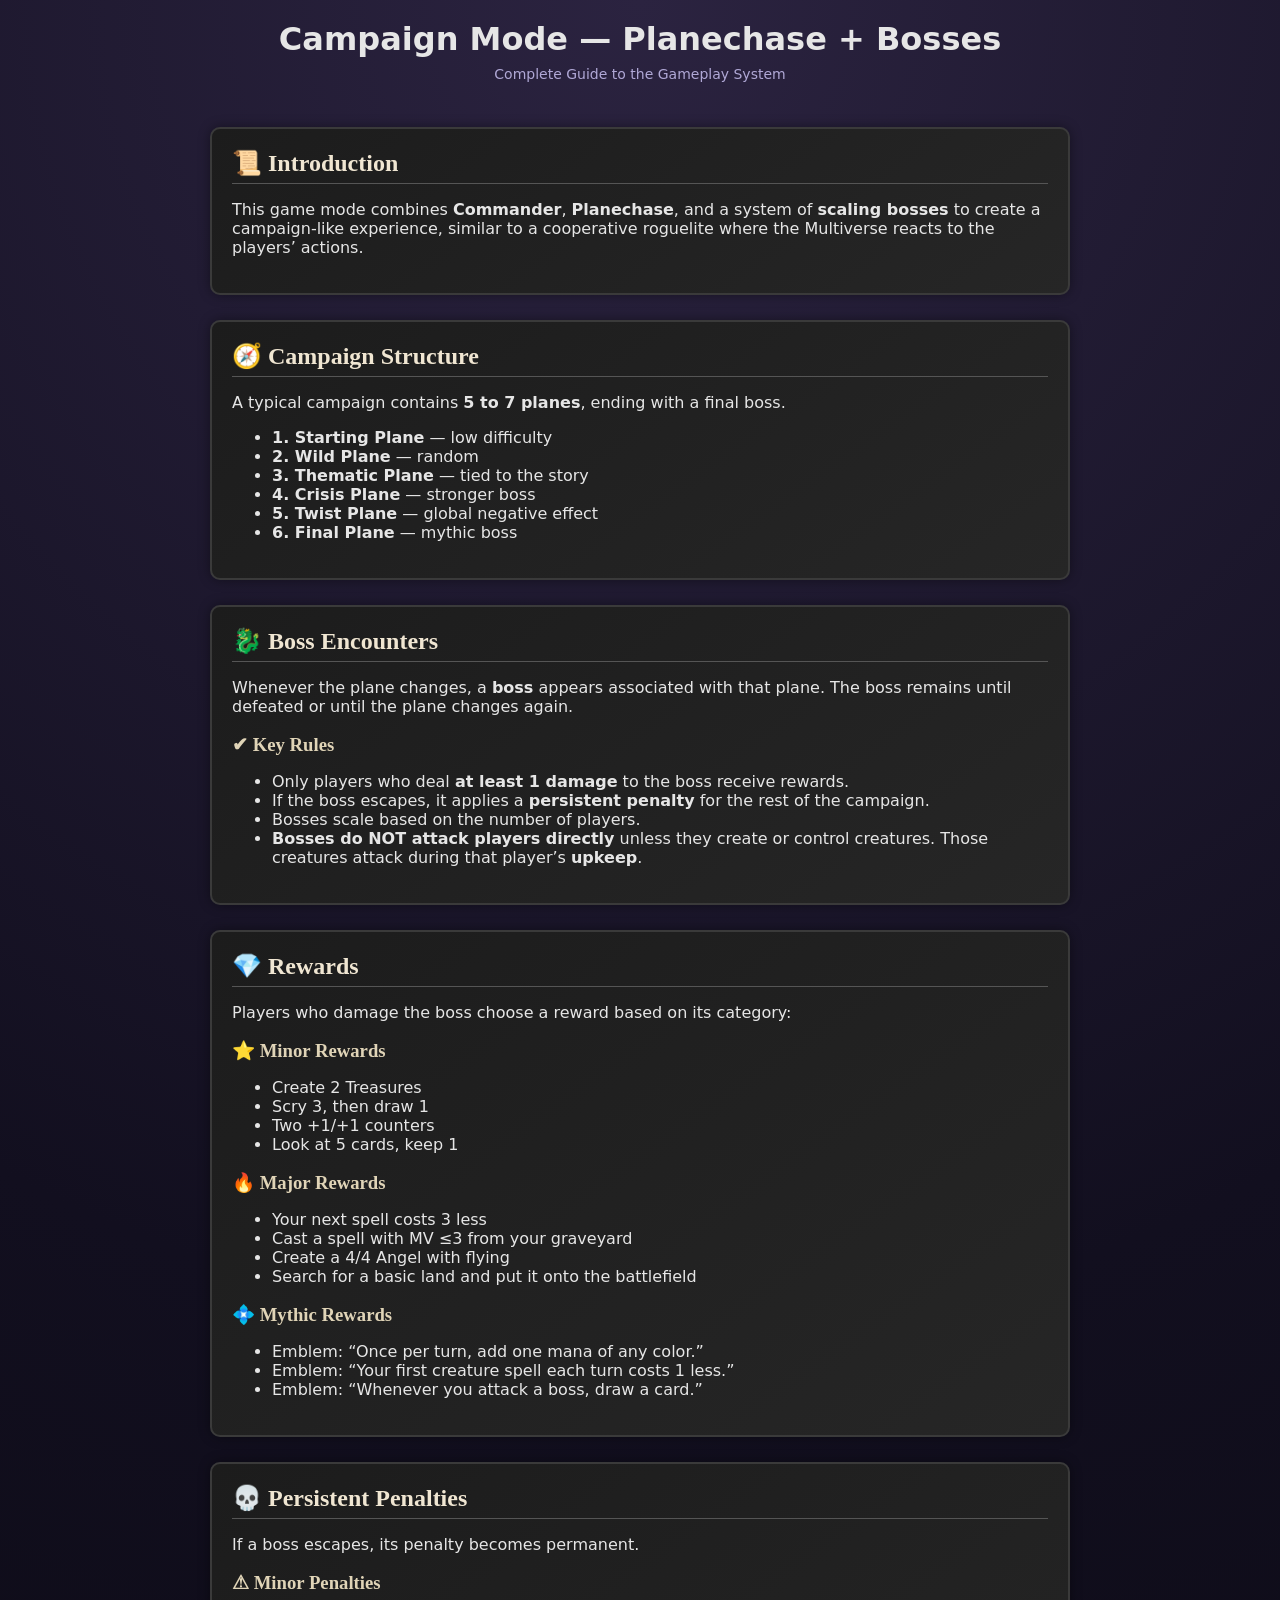
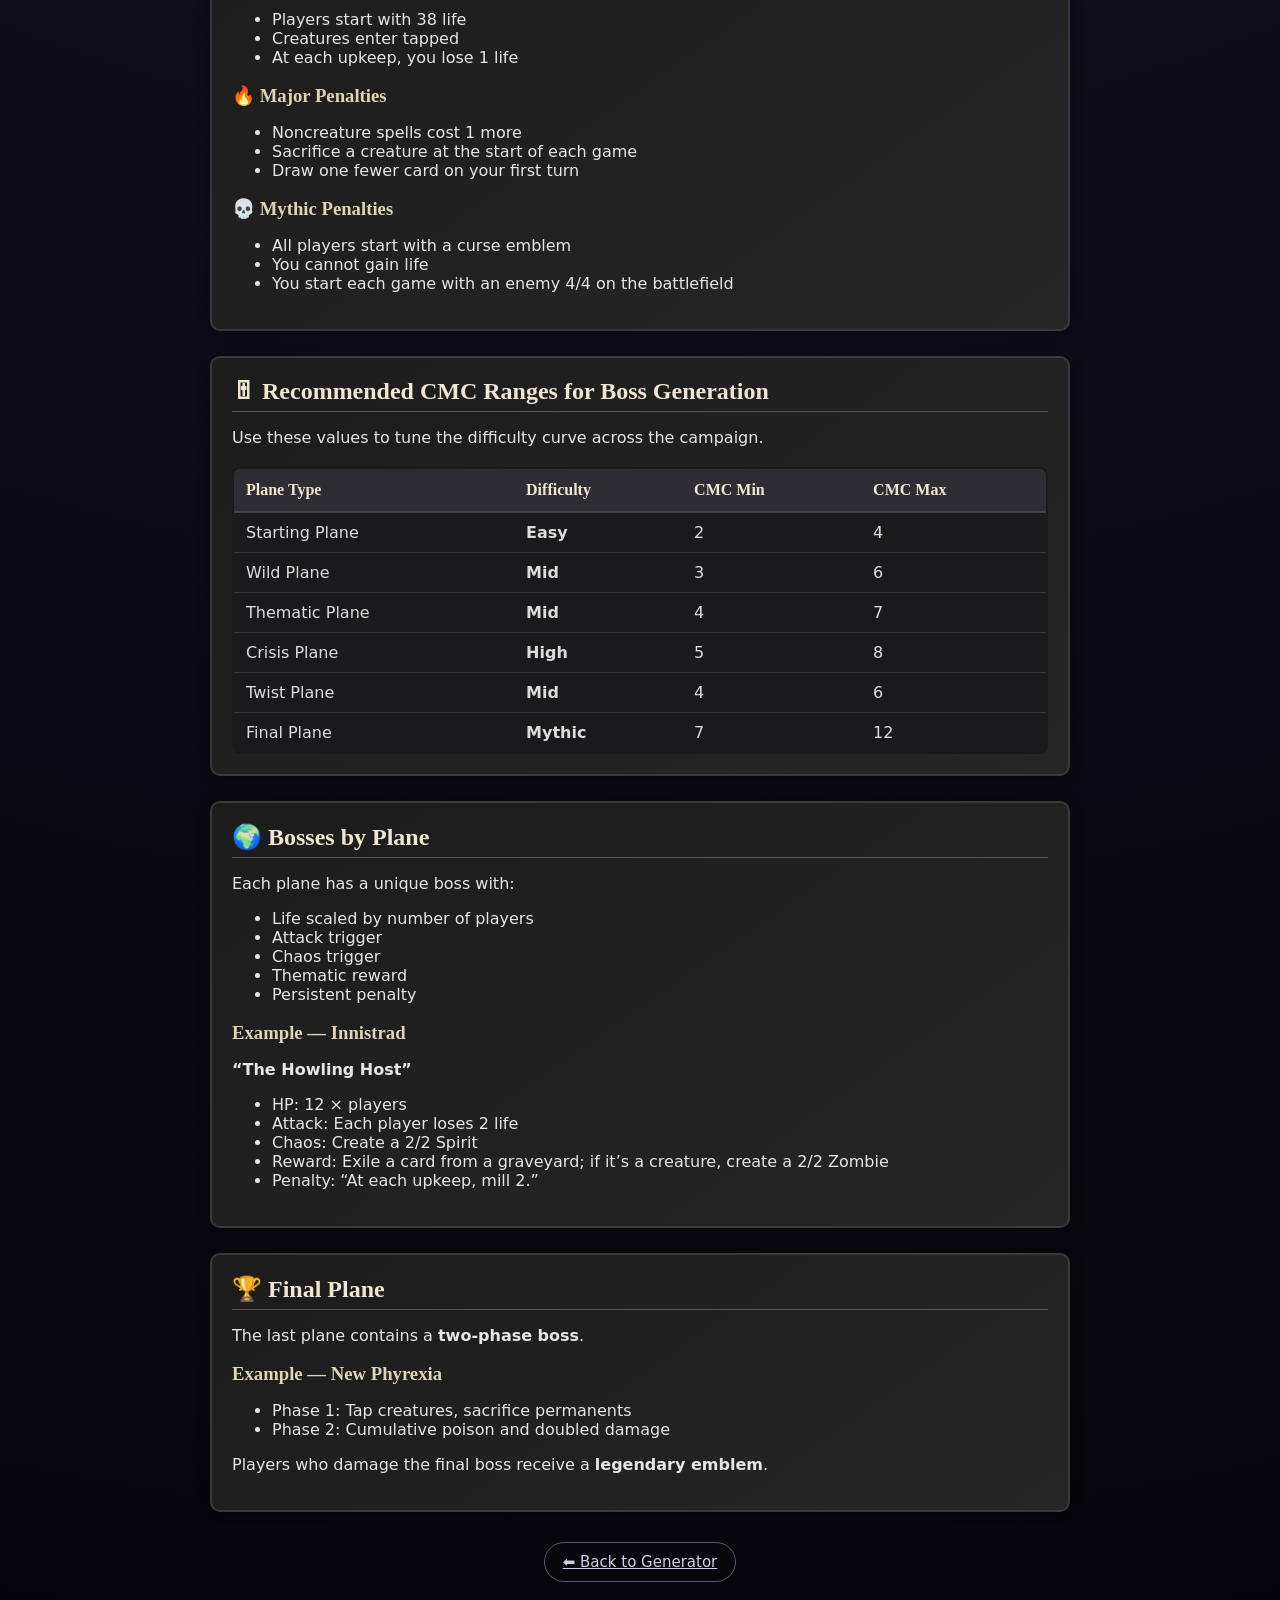
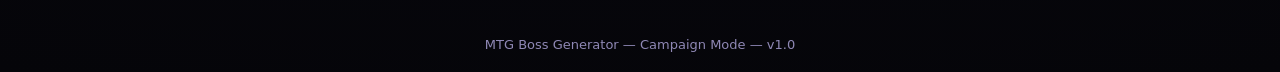
==== commit a9eab072: "Update rules.html" ====
--- a/rules.html
+++ b/rules.html
@@ -4,6 +4,69 @@
   <meta charset="UTF-8">
   <title>Campaign Mode — MTG Boss Generator</title>
   <link rel="stylesheet" href="style.css">
+
+  <style>
+    /* --- TABLE STYLING --- */
+    .cmc-table {
+      width: 100%;
+      border-collapse: collapse;
+      margin-top: 20px;
+      font-size: 16px;
+      background: #1a1a1d;
+      border: 2px solid #444;
+      border-radius: 8px;
+      overflow: hidden;
+    }
+
+    .cmc-table th {
+      background: #2d2d33;
+      color: #f0e6d2;
+      padding: 12px;
+      text-align: left;
+      font-family: "Cinzel", serif;
+      border-bottom: 2px solid #444;
+    }
+
+    .cmc-table td {
+      padding: 10px 12px;
+      color: #ddd;
+      border-bottom: 1px solid #333;
+    }
+
+    .cmc-table tr:last-child td {
+      border-bottom: none;
+    }
+
+    /* --- COLOR CODING --- */
+    .tier-easy { color: #7CFC00; font-weight: bold; }
+    .tier-mid { color: #00BFFF; font-weight: bold; }
+    .tier-crisis { color: #FF8C00; font-weight: bold; }
+    .tier-final { color: #FF4444; font-weight: bold; }
+
+    /* --- MTG STYLE FRAME --- */
+    .rules-block {
+      border: 2px solid #3a3a3a;
+      padding: 20px;
+      margin-bottom: 25px;
+      background: linear-gradient(145deg, #1c1c1c, #262626);
+      border-radius: 10px;
+      box-shadow: 0 0 12px rgba(0,0,0,0.4);
+    }
+
+    .rules-block h2 {
+      font-family: "Cinzel", serif;
+      color: #f0e6d2;
+      border-bottom: 1px solid #555;
+      padding-bottom: 6px;
+      margin-bottom: 12px;
+    }
+
+    .rules-block h3 {
+      font-family: "Cinzel", serif;
+      color: #e0d4b7;
+      margin-top: 18px;
+    }
+  </style>
 </head>
 
 <body>
@@ -116,47 +179,61 @@
       </ul>
     </section>
 
-    <!-- CMC RECOMMENDATIONS -->
+    <!-- CMC TABLE -->
     <section class="rules-block">
       <h2>🎚 Recommended CMC Ranges for Boss Generation</h2>
       <p>Use these values to tune the difficulty curve across the campaign.</p>
 
-      <h3>🟩 Starting Plane (Easy)</h3>
-      <ul>
-        <li><strong>CMC Min:</strong> 2</li>
-        <li><strong>CMC Max:</strong> 4</li>
-      </ul>
-
-      <h3>🟦 Mid Planes (Wild / Thematic / Crisis)</h3>
-      <p><strong>Wild Plane</strong></p>
-      <ul>
-        <li>CMC Min: 3</li>
-        <li>CMC Max: 6</li>
-      </ul>
-
-      <p><strong>Thematic Plane</strong></p>
-      <ul>
-        <li>CMC Min: 4</li>
-        <li>CMC Max: 7</li>
-      </ul>
-
-      <p><strong>Crisis Plane</strong></p>
-      <ul>
-        <li>CMC Min: 5</li>
-        <li>CMC Max: 8</li>
-      </ul>
-
-      <h3>🔥 Twist Plane (Global Negative Effect)</h3>
-      <ul>
-        <li>CMC Min: 4</li>
-        <li>CMC Max: 6</li>
-      </ul>
-
-      <h3>🟥 Final Plane (Mythic Boss)</h3>
-      <ul>
-        <li><strong>CMC Min:</strong> 7</li>
-        <li><strong>CMC Max:</strong> 12</li>
-      </ul>
+      <table class="cmc-table">
+        <tr>
+          <th>Plane Type</th>
+          <th>Difficulty</th>
+          <th>CMC Min</th>
+          <th>CMC Max</th>
+        </tr>
+
+        <tr>
+          <td>Starting Plane</td>
+          <td class="tier-easy">Easy</td>
+          <td>2</td>
+          <td>4</td>
+        </tr>
+
+        <tr>
+          <td>Wild Plane</td>
+          <td class="tier-mid">Mid</td>
+          <td>3</td>
+          <td>6</td>
+        </tr>
+
+        <tr>
+          <td>Thematic Plane</td>
+          <td class="tier-mid">Mid</td>
+          <td>4</td>
+          <td>7</td>
+        </tr>
+
+        <tr>
+          <td>Crisis Plane</td>
+          <td class="tier-crisis">High</td>
+          <td>5</td>
+          <td>8</td>
+        </tr>
+
+        <tr>
+          <td>Twist Plane</td>
+          <td class="tier-mid">Mid</td>
+          <td>4</td>
+          <td>6</td>
+        </tr>
+
+        <tr>
+          <td>Final Plane</td>
+          <td class="tier-final">Mythic</td>
+          <td>7</td>
+          <td>12</td>
+        </tr>
+      </table>
     </section>
 
     <!-- BOSSES BY PLANE -->
@@ -209,4 +286,3 @@
 
 </body>
 </html>
-
